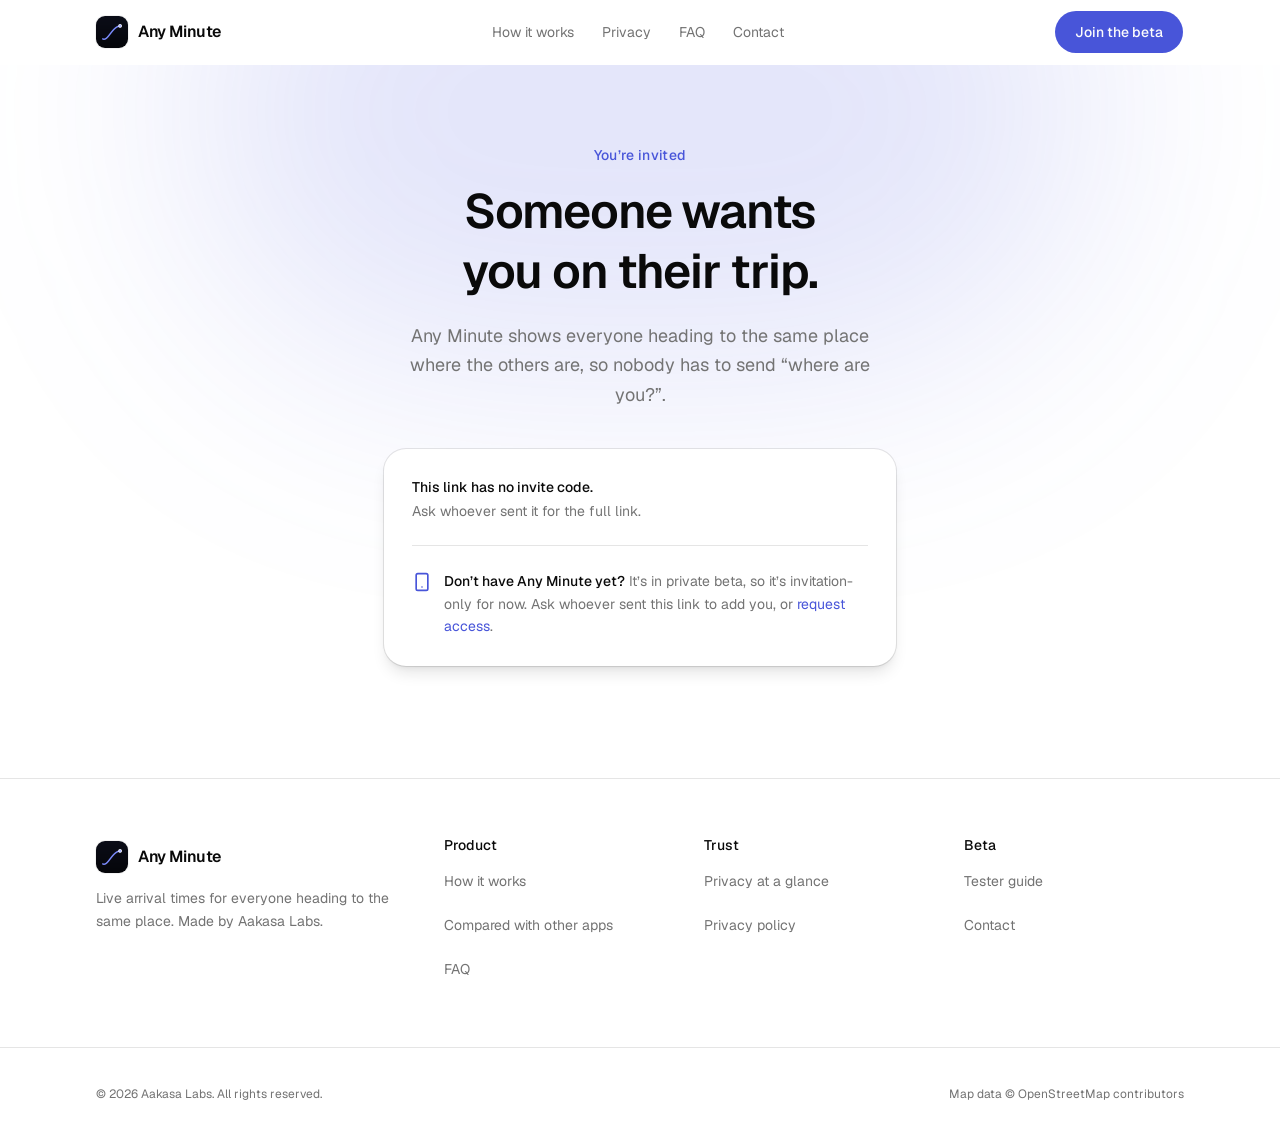
==== j/index.html @ 70836329 "Any Minute: the site (anyminute 2e8ba12)" ====
<!doctype html>
<html lang="en">
  <head>
    <meta charset="UTF-8" />
    <meta name="viewport" content="width=device-width, initial-scale=1.0" />
    <title>You’re invited to a trip · Any Minute</title>
    <meta name="description" content="See where everyone on the trip is, and when each of them will arrive." />
    <meta name="robots" content="noindex" />
    <meta property="og:site_name" content="Any Minute" />
    <meta property="og:type" content="website" />
    <meta property="og:title" content="You’re invited to a trip · Any Minute" />
    <meta property="og:description" content="See where everyone on the trip is, and when each of them will arrive." />
    <meta property="og:url" content="https://anyminute.app/j/" />
    <meta property="og:image" content="https://anyminute.app/img/og/invite.jpg" />
    <meta property="og:image:type" content="image/jpeg" />
    <meta property="og:image:width" content="1200" />
    <meta property="og:image:height" content="630" />
    <meta property="og:image:alt" content="An Any Minute trip invitation" />
    <meta name="twitter:card" content="summary_large_image" />
    <meta name="theme-color" content="#05060a" media="(prefers-color-scheme: dark)" />
    <meta name="theme-color" content="#ffffff" media="(prefers-color-scheme: light)" />
    <link rel="icon" type="image/png" href="/favicon.png" />
    <link rel="apple-touch-icon" href="/img/icon.png" />
    <script>
      (function () {
        var m = window.matchMedia('(prefers-color-scheme: dark)');
        var set = function () { document.documentElement.classList.toggle('dark', m.matches); };
        set(); m.addEventListener('change', set);
      })();
    </script>
    <script type="module" crossorigin src="/assets/entry-client-D9rXXCZN.js"></script>
    <link rel="stylesheet" crossorigin href="/assets/entry-client-DHRu9MT8.css">
  </head>
  <body data-page="join">
    <div id="root"><link rel="preload" as="image" href="/img/icon.png"/><div class="flex min-h-svh flex-col"><header class="sticky top-0 z-50 transition-colors duration-300 border-b border-transparent"><div class="mx-auto w-full max-w-6xl px-5 sm:px-6 lg:px-8 flex h-16 items-center justify-between"><a href="/" class="flex min-h-11 items-center gap-2.5 font-semibold tracking-tight"><img src="/img/icon.png" alt="" class="size-8 rounded-[9px] ring-1 ring-black/5 dark:ring-white/10"/><span>Any Minute</span></a><nav class="hidden items-center gap-1 md:flex"><a href="/#how" class="group flex h-11 items-center text-sm transition-colors hover:text-foreground text-muted-foreground"><span class="rounded-full px-3 py-1.5">How it works</span></a><a href="/#privacy" class="group flex h-11 items-center text-sm transition-colors hover:text-foreground text-muted-foreground"><span class="rounded-full px-3 py-1.5">Privacy</span></a><a href="/#faq" class="group flex h-11 items-center text-sm transition-colors hover:text-foreground text-muted-foreground"><span class="rounded-full px-3 py-1.5">FAQ</span></a><a href="/#contact" class="group flex h-11 items-center text-sm transition-colors hover:text-foreground text-muted-foreground"><span class="rounded-full px-3 py-1.5">Contact</span></a></nav><div class="flex items-center gap-2"><a href="/#contact" data-slot="button" data-variant="default" data-size="default" class="group/button shrink-0 items-center justify-center border border-transparent bg-clip-padding text-sm font-medium whitespace-nowrap transition-all outline-none select-none focus-visible:border-ring focus-visible:ring-3 focus-visible:ring-ring/50 active:not-aria-[haspopup]:translate-y-px disabled:pointer-events-none disabled:opacity-50 aria-invalid:border-destructive aria-invalid:ring-3 aria-invalid:ring-destructive/20 dark:aria-invalid:border-destructive/50 dark:aria-invalid:ring-destructive/40 [&amp;_svg]:pointer-events-none [&amp;_svg]:shrink-0 [&amp;_svg:not([class*=&#x27;size-&#x27;])]:size-4 bg-primary text-primary-foreground hover:bg-primary/80 gap-1.5 has-data-[icon=inline-end]:pr-2 has-data-[icon=inline-start]:pl-2 hidden h-11 rounded-full px-5 sm:inline-flex">Join the beta</a><button data-slot="button" data-variant="ghost" data-size="icon" class="group/button inline-flex shrink-0 items-center justify-center rounded-lg border border-transparent bg-clip-padding text-sm font-medium whitespace-nowrap transition-all outline-none select-none focus-visible:border-ring focus-visible:ring-3 focus-visible:ring-ring/50 active:not-aria-[haspopup]:translate-y-px disabled:pointer-events-none disabled:opacity-50 aria-invalid:border-destructive aria-invalid:ring-3 aria-invalid:ring-destructive/20 dark:aria-invalid:border-destructive/50 dark:aria-invalid:ring-destructive/40 [&amp;_svg]:pointer-events-none [&amp;_svg]:shrink-0 hover:bg-muted hover:text-foreground aria-expanded:bg-muted aria-expanded:text-foreground dark:hover:bg-muted/50 -mr-2.5 size-11 md:hidden [&amp;_svg:not([class*=&#x27;size-&#x27;])]:size-5" aria-label="Open menu" aria-expanded="false"><svg xmlns="http://www.w3.org/2000/svg" width="24" height="24" viewBox="0 0 24 24" fill="none" stroke="currentColor" stroke-width="2" stroke-linecap="round" stroke-linejoin="round" class="lucide lucide-menu" aria-hidden="true"><path d="M4 5h16"></path><path d="M4 12h16"></path><path d="M4 19h16"></path></svg></button></div></div></header><main class="flex-1"><section class="relative overflow-hidden"><div class="pointer-events-none absolute top-[-30%] left-1/2 -z-10 h-[520px] w-[900px] -translate-x-1/2 rounded-full bg-brand/15 blur-[120px]"></div><div class="mx-auto w-full px-10 sm:px-6 lg:px-8 max-w-xl pt-12 pb-16 text-center sm:pt-20 sm:pb-28"><p class="text-sm font-medium tracking-wide text-brand">You’re invited</p><h1 class="mt-3 text-[2rem] leading-tight font-semibold sm:mt-4 tracking-tight text-balance sm:text-5xl">Someone wants you on their trip.</h1><p class="mt-4 text-base leading-relaxed sm:mt-5 sm:text-lg text-muted-foreground">Any Minute shows everyone heading to the same place where the others are, so nobody has to send “where are you?”.</p><div data-slot="card" data-size="default" class="group/card flex flex-col gap-(--card-spacing) overflow-hidden bg-card text-sm text-card-foreground ring-1 ring-foreground/10 [--card-spacing:--spacing(4)] has-data-[slot=card-footer]:pb-0 has-[&gt;img:first-child]:pt-0 data-[size=sm]:[--card-spacing:--spacing(3)] data-[size=sm]:has-data-[slot=card-footer]:pb-0 *:[img:first-child]:rounded-t-xl *:[img:last-child]:rounded-b-xl -mx-5 sm:mx-0 mt-8 rounded-3xl py-0 text-left shadow-lg sm:mt-10"><div data-slot="card-content" class="space-y-5 p-5 sm:space-y-6 sm:p-7"><div><p class="font-medium">This link has no invite code.</p><p class="mt-1 text-sm text-muted-foreground">Ask whoever sent it for the full link.</p></div><div class="flex gap-3 border-t pt-5 sm:pt-6"><svg xmlns="http://www.w3.org/2000/svg" width="24" height="24" viewBox="0 0 24 24" fill="none" stroke="currentColor" stroke-width="2" stroke-linecap="round" stroke-linejoin="round" class="lucide lucide-smartphone mt-0.5 size-5 shrink-0 text-brand" aria-hidden="true"><rect width="14" height="20" x="5" y="2" rx="2" ry="2"></rect><path d="M12 18h.01"></path></svg><p class="text-sm leading-relaxed text-muted-foreground"><span class="font-medium text-foreground">Don’t have Any Minute yet?</span> It’s in private beta, so it’s invitation-only for now. Ask whoever sent this link to add you, or<!-- --> <a href="#contact" class="text-brand underline-offset-4 hover:underline">request access</a>.</p></div></div></div></div></section></main><footer class="border-t"><div class="mx-auto w-full max-w-6xl px-10 sm:px-6 lg:px-8 grid grid-cols-2 gap-x-6 gap-y-8 py-12 sm:grid-cols-3 sm:py-14 md:grid-cols-[1.4fr_1fr_1fr_1fr] md:gap-10"><div class="col-span-2 space-y-2 sm:col-span-3 md:col-span-1"><a href="/" class="flex min-h-11 items-center gap-2.5 font-semibold tracking-tight"><img src="/img/icon.png" alt="" class="size-8 rounded-[9px] ring-1 ring-black/5 dark:ring-white/10"/><span>Any Minute</span></a><p class="max-w-xs text-sm leading-relaxed text-muted-foreground">Live arrival times for everyone heading to the same place. Made by Aakasa Labs.</p></div><div class="space-y-1"><h3 class="text-sm font-medium">Product</h3><ul><li><a href="/#how" class="flex min-h-11 items-center text-sm text-muted-foreground transition-colors hover:text-foreground">How it works</a></li><li><a href="/compare.html" class="flex min-h-11 items-center text-sm text-muted-foreground transition-colors hover:text-foreground">Compared with other apps</a></li><li><a href="/#faq" class="flex min-h-11 items-center text-sm text-muted-foreground transition-colors hover:text-foreground">FAQ</a></li></ul></div><div class="space-y-1"><h3 class="text-sm font-medium">Trust</h3><ul><li><a href="/#privacy" class="flex min-h-11 items-center text-sm text-muted-foreground transition-colors hover:text-foreground">Privacy at a glance</a></li><li><a href="/privacy.html" class="flex min-h-11 items-center text-sm text-muted-foreground transition-colors hover:text-foreground">Privacy policy</a></li></ul></div><div class="space-y-1"><h3 class="text-sm font-medium">Beta</h3><ul><li><a href="/testing.html" class="flex min-h-11 items-center text-sm text-muted-foreground transition-colors hover:text-foreground">Tester guide</a></li><li><a href="/#contact" class="flex min-h-11 items-center text-sm text-muted-foreground transition-colors hover:text-foreground">Contact</a></li></ul></div></div><div class="border-t"><div class="mx-auto w-full max-w-6xl px-10 sm:px-6 lg:px-8 flex flex-col gap-2 py-6 text-xs text-muted-foreground sm:flex-row sm:items-center sm:justify-between"><span>© <!-- -->2026<!-- --> Aakasa Labs. All rights reserved.</span><a href="https://www.openstreetmap.org/copyright" class="inline-flex min-h-11 items-center hover:text-foreground">Map data © OpenStreetMap contributors</a></div></div></footer></div></div>
  </body>
</html>
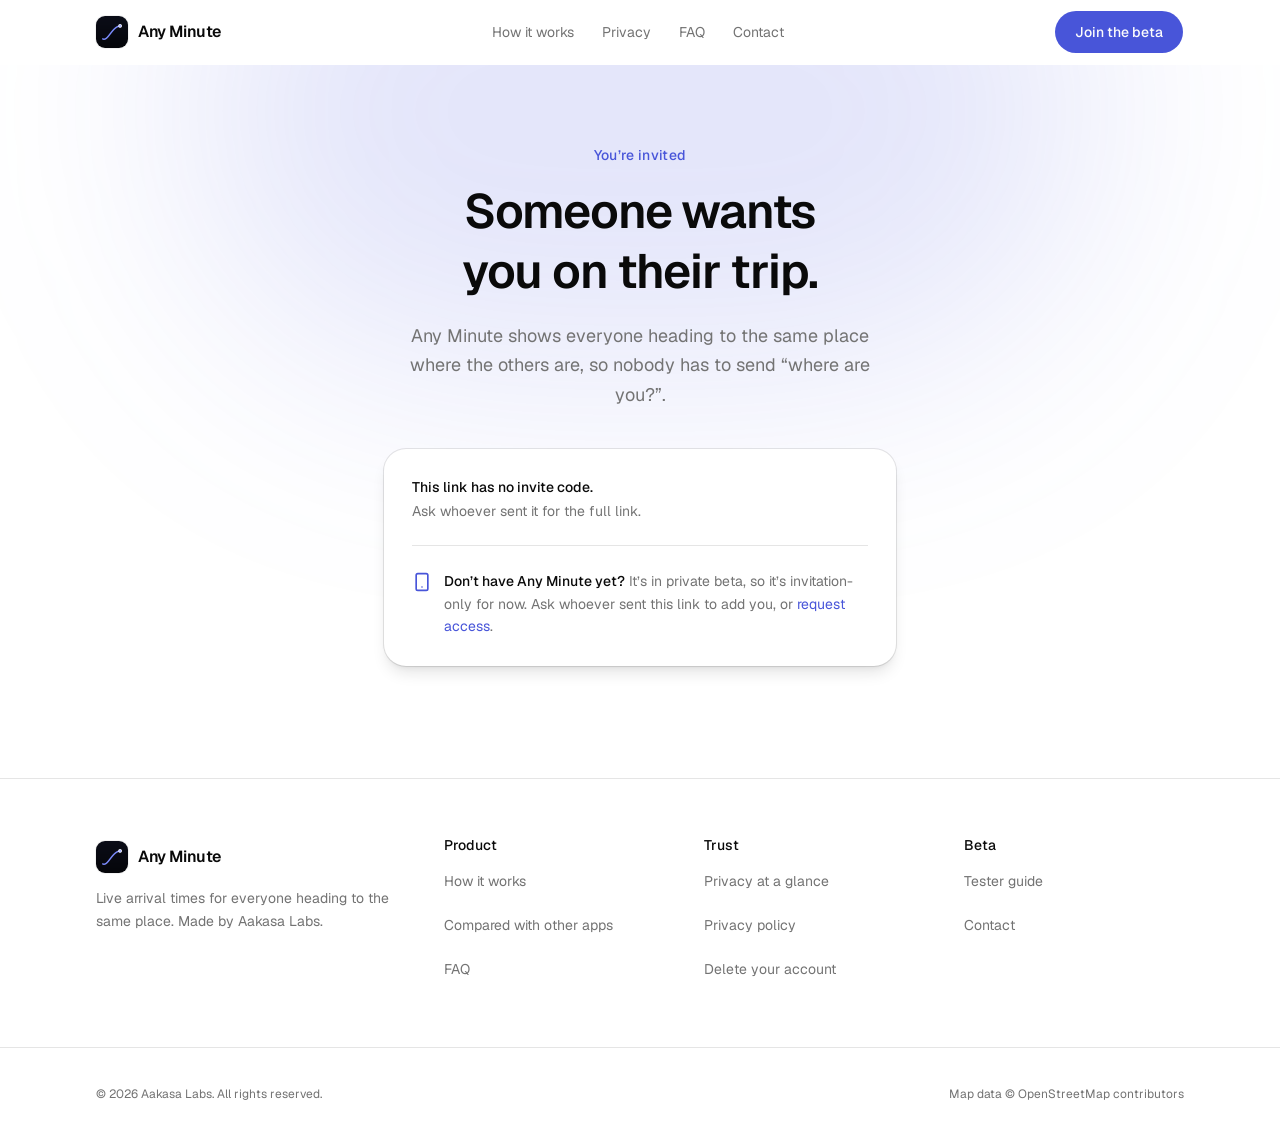
==== commit 14bc4e8a: "Any Minute: the site (anyminute be7f910)" ====
--- a/j/index.html
+++ b/j/index.html
@@ -28,10 +28,10 @@
         set(); m.addEventListener('change', set);
       })();
     </script>
-    <script type="module" crossorigin src="/assets/entry-client-D9rXXCZN.js"></script>
+    <script type="module" crossorigin src="/assets/entry-client-Bjkije4d.js"></script>
     <link rel="stylesheet" crossorigin href="/assets/entry-client-DHRu9MT8.css">
   </head>
   <body data-page="join">
-    <div id="root"><link rel="preload" as="image" href="/img/icon.png"/><div class="flex min-h-svh flex-col"><header class="sticky top-0 z-50 transition-colors duration-300 border-b border-transparent"><div class="mx-auto w-full max-w-6xl px-5 sm:px-6 lg:px-8 flex h-16 items-center justify-between"><a href="/" class="flex min-h-11 items-center gap-2.5 font-semibold tracking-tight"><img src="/img/icon.png" alt="" class="size-8 rounded-[9px] ring-1 ring-black/5 dark:ring-white/10"/><span>Any Minute</span></a><nav class="hidden items-center gap-1 md:flex"><a href="/#how" class="group flex h-11 items-center text-sm transition-colors hover:text-foreground text-muted-foreground"><span class="rounded-full px-3 py-1.5">How it works</span></a><a href="/#privacy" class="group flex h-11 items-center text-sm transition-colors hover:text-foreground text-muted-foreground"><span class="rounded-full px-3 py-1.5">Privacy</span></a><a href="/#faq" class="group flex h-11 items-center text-sm transition-colors hover:text-foreground text-muted-foreground"><span class="rounded-full px-3 py-1.5">FAQ</span></a><a href="/#contact" class="group flex h-11 items-center text-sm transition-colors hover:text-foreground text-muted-foreground"><span class="rounded-full px-3 py-1.5">Contact</span></a></nav><div class="flex items-center gap-2"><a href="/#contact" data-slot="button" data-variant="default" data-size="default" class="group/button shrink-0 items-center justify-center border border-transparent bg-clip-padding text-sm font-medium whitespace-nowrap transition-all outline-none select-none focus-visible:border-ring focus-visible:ring-3 focus-visible:ring-ring/50 active:not-aria-[haspopup]:translate-y-px disabled:pointer-events-none disabled:opacity-50 aria-invalid:border-destructive aria-invalid:ring-3 aria-invalid:ring-destructive/20 dark:aria-invalid:border-destructive/50 dark:aria-invalid:ring-destructive/40 [&amp;_svg]:pointer-events-none [&amp;_svg]:shrink-0 [&amp;_svg:not([class*=&#x27;size-&#x27;])]:size-4 bg-primary text-primary-foreground hover:bg-primary/80 gap-1.5 has-data-[icon=inline-end]:pr-2 has-data-[icon=inline-start]:pl-2 hidden h-11 rounded-full px-5 sm:inline-flex">Join the beta</a><button data-slot="button" data-variant="ghost" data-size="icon" class="group/button inline-flex shrink-0 items-center justify-center rounded-lg border border-transparent bg-clip-padding text-sm font-medium whitespace-nowrap transition-all outline-none select-none focus-visible:border-ring focus-visible:ring-3 focus-visible:ring-ring/50 active:not-aria-[haspopup]:translate-y-px disabled:pointer-events-none disabled:opacity-50 aria-invalid:border-destructive aria-invalid:ring-3 aria-invalid:ring-destructive/20 dark:aria-invalid:border-destructive/50 dark:aria-invalid:ring-destructive/40 [&amp;_svg]:pointer-events-none [&amp;_svg]:shrink-0 hover:bg-muted hover:text-foreground aria-expanded:bg-muted aria-expanded:text-foreground dark:hover:bg-muted/50 -mr-2.5 size-11 md:hidden [&amp;_svg:not([class*=&#x27;size-&#x27;])]:size-5" aria-label="Open menu" aria-expanded="false"><svg xmlns="http://www.w3.org/2000/svg" width="24" height="24" viewBox="0 0 24 24" fill="none" stroke="currentColor" stroke-width="2" stroke-linecap="round" stroke-linejoin="round" class="lucide lucide-menu" aria-hidden="true"><path d="M4 5h16"></path><path d="M4 12h16"></path><path d="M4 19h16"></path></svg></button></div></div></header><main class="flex-1"><section class="relative overflow-hidden"><div class="pointer-events-none absolute top-[-30%] left-1/2 -z-10 h-[520px] w-[900px] -translate-x-1/2 rounded-full bg-brand/15 blur-[120px]"></div><div class="mx-auto w-full px-10 sm:px-6 lg:px-8 max-w-xl pt-12 pb-16 text-center sm:pt-20 sm:pb-28"><p class="text-sm font-medium tracking-wide text-brand">You’re invited</p><h1 class="mt-3 text-[2rem] leading-tight font-semibold sm:mt-4 tracking-tight text-balance sm:text-5xl">Someone wants you on their trip.</h1><p class="mt-4 text-base leading-relaxed sm:mt-5 sm:text-lg text-muted-foreground">Any Minute shows everyone heading to the same place where the others are, so nobody has to send “where are you?”.</p><div data-slot="card" data-size="default" class="group/card flex flex-col gap-(--card-spacing) overflow-hidden bg-card text-sm text-card-foreground ring-1 ring-foreground/10 [--card-spacing:--spacing(4)] has-data-[slot=card-footer]:pb-0 has-[&gt;img:first-child]:pt-0 data-[size=sm]:[--card-spacing:--spacing(3)] data-[size=sm]:has-data-[slot=card-footer]:pb-0 *:[img:first-child]:rounded-t-xl *:[img:last-child]:rounded-b-xl -mx-5 sm:mx-0 mt-8 rounded-3xl py-0 text-left shadow-lg sm:mt-10"><div data-slot="card-content" class="space-y-5 p-5 sm:space-y-6 sm:p-7"><div><p class="font-medium">This link has no invite code.</p><p class="mt-1 text-sm text-muted-foreground">Ask whoever sent it for the full link.</p></div><div class="flex gap-3 border-t pt-5 sm:pt-6"><svg xmlns="http://www.w3.org/2000/svg" width="24" height="24" viewBox="0 0 24 24" fill="none" stroke="currentColor" stroke-width="2" stroke-linecap="round" stroke-linejoin="round" class="lucide lucide-smartphone mt-0.5 size-5 shrink-0 text-brand" aria-hidden="true"><rect width="14" height="20" x="5" y="2" rx="2" ry="2"></rect><path d="M12 18h.01"></path></svg><p class="text-sm leading-relaxed text-muted-foreground"><span class="font-medium text-foreground">Don’t have Any Minute yet?</span> It’s in private beta, so it’s invitation-only for now. Ask whoever sent this link to add you, or<!-- --> <a href="#contact" class="text-brand underline-offset-4 hover:underline">request access</a>.</p></div></div></div></div></section></main><footer class="border-t"><div class="mx-auto w-full max-w-6xl px-10 sm:px-6 lg:px-8 grid grid-cols-2 gap-x-6 gap-y-8 py-12 sm:grid-cols-3 sm:py-14 md:grid-cols-[1.4fr_1fr_1fr_1fr] md:gap-10"><div class="col-span-2 space-y-2 sm:col-span-3 md:col-span-1"><a href="/" class="flex min-h-11 items-center gap-2.5 font-semibold tracking-tight"><img src="/img/icon.png" alt="" class="size-8 rounded-[9px] ring-1 ring-black/5 dark:ring-white/10"/><span>Any Minute</span></a><p class="max-w-xs text-sm leading-relaxed text-muted-foreground">Live arrival times for everyone heading to the same place. Made by Aakasa Labs.</p></div><div class="space-y-1"><h3 class="text-sm font-medium">Product</h3><ul><li><a href="/#how" class="flex min-h-11 items-center text-sm text-muted-foreground transition-colors hover:text-foreground">How it works</a></li><li><a href="/compare.html" class="flex min-h-11 items-center text-sm text-muted-foreground transition-colors hover:text-foreground">Compared with other apps</a></li><li><a href="/#faq" class="flex min-h-11 items-center text-sm text-muted-foreground transition-colors hover:text-foreground">FAQ</a></li></ul></div><div class="space-y-1"><h3 class="text-sm font-medium">Trust</h3><ul><li><a href="/#privacy" class="flex min-h-11 items-center text-sm text-muted-foreground transition-colors hover:text-foreground">Privacy at a glance</a></li><li><a href="/privacy.html" class="flex min-h-11 items-center text-sm text-muted-foreground transition-colors hover:text-foreground">Privacy policy</a></li></ul></div><div class="space-y-1"><h3 class="text-sm font-medium">Beta</h3><ul><li><a href="/testing.html" class="flex min-h-11 items-center text-sm text-muted-foreground transition-colors hover:text-foreground">Tester guide</a></li><li><a href="/#contact" class="flex min-h-11 items-center text-sm text-muted-foreground transition-colors hover:text-foreground">Contact</a></li></ul></div></div><div class="border-t"><div class="mx-auto w-full max-w-6xl px-10 sm:px-6 lg:px-8 flex flex-col gap-2 py-6 text-xs text-muted-foreground sm:flex-row sm:items-center sm:justify-between"><span>© <!-- -->2026<!-- --> Aakasa Labs. All rights reserved.</span><a href="https://www.openstreetmap.org/copyright" class="inline-flex min-h-11 items-center hover:text-foreground">Map data © OpenStreetMap contributors</a></div></div></footer></div></div>
+    <div id="root"><link rel="preload" as="image" href="/img/icon.png"/><div class="flex min-h-svh flex-col"><header class="sticky top-0 z-50 transition-colors duration-300 border-b border-transparent"><div class="mx-auto w-full max-w-6xl px-5 sm:px-6 lg:px-8 flex h-16 items-center justify-between"><a href="/" class="flex min-h-11 items-center gap-2.5 font-semibold tracking-tight"><img src="/img/icon.png" alt="" class="size-8 rounded-[9px] ring-1 ring-black/5 dark:ring-white/10"/><span>Any Minute</span></a><nav class="hidden items-center gap-1 md:flex"><a href="/#how" class="group flex h-11 items-center text-sm transition-colors hover:text-foreground text-muted-foreground"><span class="rounded-full px-3 py-1.5">How it works</span></a><a href="/#privacy" class="group flex h-11 items-center text-sm transition-colors hover:text-foreground text-muted-foreground"><span class="rounded-full px-3 py-1.5">Privacy</span></a><a href="/#faq" class="group flex h-11 items-center text-sm transition-colors hover:text-foreground text-muted-foreground"><span class="rounded-full px-3 py-1.5">FAQ</span></a><a href="/#contact" class="group flex h-11 items-center text-sm transition-colors hover:text-foreground text-muted-foreground"><span class="rounded-full px-3 py-1.5">Contact</span></a></nav><div class="flex items-center gap-2"><a href="/#contact" data-slot="button" data-variant="default" data-size="default" class="group/button shrink-0 items-center justify-center border border-transparent bg-clip-padding text-sm font-medium whitespace-nowrap transition-all outline-none select-none focus-visible:border-ring focus-visible:ring-3 focus-visible:ring-ring/50 active:not-aria-[haspopup]:translate-y-px disabled:pointer-events-none disabled:opacity-50 aria-invalid:border-destructive aria-invalid:ring-3 aria-invalid:ring-destructive/20 dark:aria-invalid:border-destructive/50 dark:aria-invalid:ring-destructive/40 [&amp;_svg]:pointer-events-none [&amp;_svg]:shrink-0 [&amp;_svg:not([class*=&#x27;size-&#x27;])]:size-4 bg-primary text-primary-foreground hover:bg-primary/80 gap-1.5 has-data-[icon=inline-end]:pr-2 has-data-[icon=inline-start]:pl-2 hidden h-11 rounded-full px-5 sm:inline-flex">Join the beta</a><button data-slot="button" data-variant="ghost" data-size="icon" class="group/button inline-flex shrink-0 items-center justify-center rounded-lg border border-transparent bg-clip-padding text-sm font-medium whitespace-nowrap transition-all outline-none select-none focus-visible:border-ring focus-visible:ring-3 focus-visible:ring-ring/50 active:not-aria-[haspopup]:translate-y-px disabled:pointer-events-none disabled:opacity-50 aria-invalid:border-destructive aria-invalid:ring-3 aria-invalid:ring-destructive/20 dark:aria-invalid:border-destructive/50 dark:aria-invalid:ring-destructive/40 [&amp;_svg]:pointer-events-none [&amp;_svg]:shrink-0 hover:bg-muted hover:text-foreground aria-expanded:bg-muted aria-expanded:text-foreground dark:hover:bg-muted/50 -mr-2.5 size-11 md:hidden [&amp;_svg:not([class*=&#x27;size-&#x27;])]:size-5" aria-label="Open menu" aria-expanded="false"><svg xmlns="http://www.w3.org/2000/svg" width="24" height="24" viewBox="0 0 24 24" fill="none" stroke="currentColor" stroke-width="2" stroke-linecap="round" stroke-linejoin="round" class="lucide lucide-menu" aria-hidden="true"><path d="M4 5h16"></path><path d="M4 12h16"></path><path d="M4 19h16"></path></svg></button></div></div></header><main class="flex-1"><section class="relative overflow-hidden"><div class="pointer-events-none absolute top-[-30%] left-1/2 -z-10 h-[520px] w-[900px] -translate-x-1/2 rounded-full bg-brand/15 blur-[120px]"></div><div class="mx-auto w-full px-10 sm:px-6 lg:px-8 max-w-xl pt-12 pb-16 text-center sm:pt-20 sm:pb-28"><p class="text-sm font-medium tracking-wide text-brand">You’re invited</p><h1 class="mt-3 text-[2rem] leading-tight font-semibold sm:mt-4 tracking-tight text-balance sm:text-5xl">Someone wants you on their trip.</h1><p class="mt-4 text-base leading-relaxed sm:mt-5 sm:text-lg text-muted-foreground">Any Minute shows everyone heading to the same place where the others are, so nobody has to send “where are you?”.</p><div data-slot="card" data-size="default" class="group/card flex flex-col gap-(--card-spacing) overflow-hidden bg-card text-sm text-card-foreground ring-1 ring-foreground/10 [--card-spacing:--spacing(4)] has-data-[slot=card-footer]:pb-0 has-[&gt;img:first-child]:pt-0 data-[size=sm]:[--card-spacing:--spacing(3)] data-[size=sm]:has-data-[slot=card-footer]:pb-0 *:[img:first-child]:rounded-t-xl *:[img:last-child]:rounded-b-xl -mx-5 sm:mx-0 mt-8 rounded-3xl py-0 text-left shadow-lg sm:mt-10"><div data-slot="card-content" class="space-y-5 p-5 sm:space-y-6 sm:p-7"><div><p class="font-medium">This link has no invite code.</p><p class="mt-1 text-sm text-muted-foreground">Ask whoever sent it for the full link.</p></div><div class="flex gap-3 border-t pt-5 sm:pt-6"><svg xmlns="http://www.w3.org/2000/svg" width="24" height="24" viewBox="0 0 24 24" fill="none" stroke="currentColor" stroke-width="2" stroke-linecap="round" stroke-linejoin="round" class="lucide lucide-smartphone mt-0.5 size-5 shrink-0 text-brand" aria-hidden="true"><rect width="14" height="20" x="5" y="2" rx="2" ry="2"></rect><path d="M12 18h.01"></path></svg><p class="text-sm leading-relaxed text-muted-foreground"><span class="font-medium text-foreground">Don’t have Any Minute yet?</span> It’s in private beta, so it’s invitation-only for now. Ask whoever sent this link to add you, or<!-- --> <a href="#contact" class="text-brand underline-offset-4 hover:underline">request access</a>.</p></div></div></div></div></section></main><footer class="border-t"><div class="mx-auto w-full max-w-6xl px-10 sm:px-6 lg:px-8 grid grid-cols-2 gap-x-6 gap-y-8 py-12 sm:grid-cols-3 sm:py-14 md:grid-cols-[1.4fr_1fr_1fr_1fr] md:gap-10"><div class="col-span-2 space-y-2 sm:col-span-3 md:col-span-1"><a href="/" class="flex min-h-11 items-center gap-2.5 font-semibold tracking-tight"><img src="/img/icon.png" alt="" class="size-8 rounded-[9px] ring-1 ring-black/5 dark:ring-white/10"/><span>Any Minute</span></a><p class="max-w-xs text-sm leading-relaxed text-muted-foreground">Live arrival times for everyone heading to the same place. Made by Aakasa Labs.</p></div><div class="space-y-1"><h3 class="text-sm font-medium">Product</h3><ul><li><a href="/#how" class="flex min-h-11 items-center text-sm text-muted-foreground transition-colors hover:text-foreground">How it works</a></li><li><a href="/compare.html" class="flex min-h-11 items-center text-sm text-muted-foreground transition-colors hover:text-foreground">Compared with other apps</a></li><li><a href="/#faq" class="flex min-h-11 items-center text-sm text-muted-foreground transition-colors hover:text-foreground">FAQ</a></li></ul></div><div class="space-y-1"><h3 class="text-sm font-medium">Trust</h3><ul><li><a href="/#privacy" class="flex min-h-11 items-center text-sm text-muted-foreground transition-colors hover:text-foreground">Privacy at a glance</a></li><li><a href="/privacy.html" class="flex min-h-11 items-center text-sm text-muted-foreground transition-colors hover:text-foreground">Privacy policy</a></li><li><a href="/delete.html" class="flex min-h-11 items-center text-sm text-muted-foreground transition-colors hover:text-foreground">Delete your account</a></li></ul></div><div class="space-y-1"><h3 class="text-sm font-medium">Beta</h3><ul><li><a href="/testing.html" class="flex min-h-11 items-center text-sm text-muted-foreground transition-colors hover:text-foreground">Tester guide</a></li><li><a href="/#contact" class="flex min-h-11 items-center text-sm text-muted-foreground transition-colors hover:text-foreground">Contact</a></li></ul></div></div><div class="border-t"><div class="mx-auto w-full max-w-6xl px-10 sm:px-6 lg:px-8 flex flex-col gap-2 py-6 text-xs text-muted-foreground sm:flex-row sm:items-center sm:justify-between"><span>© <!-- -->2026<!-- --> Aakasa Labs. All rights reserved.</span><a href="https://www.openstreetmap.org/copyright" class="inline-flex min-h-11 items-center hover:text-foreground">Map data © OpenStreetMap contributors</a></div></div></footer></div></div>
   </body>
 </html>
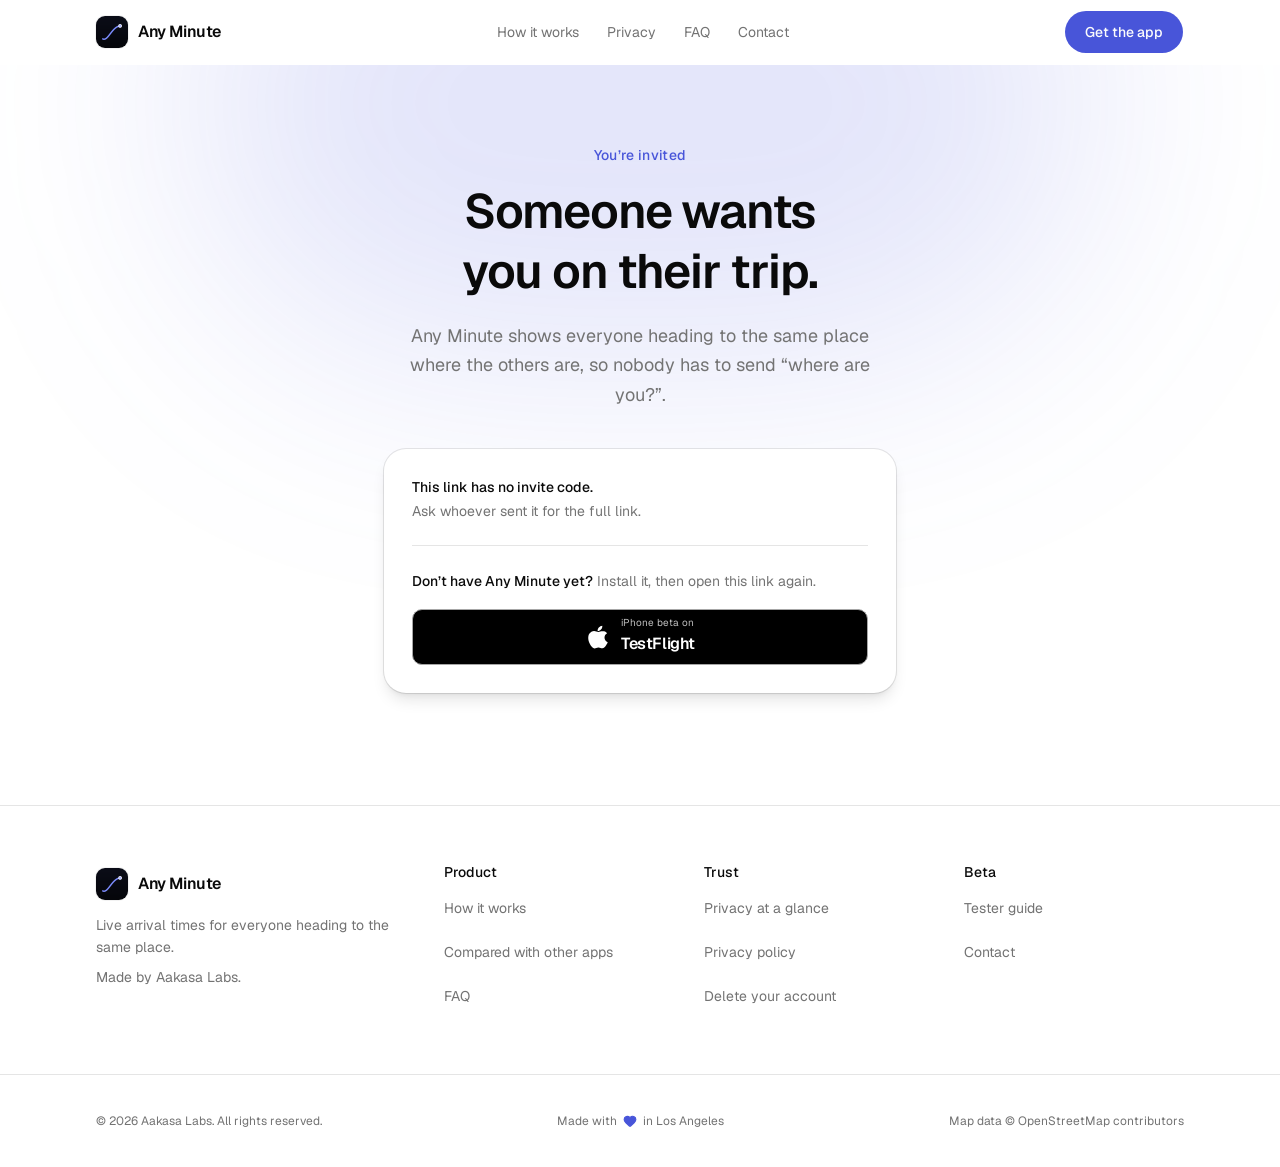
==== commit 9fc17139: "Any Minute: the site (anyminute d9d6d2a)" ====
--- a/j/index.html
+++ b/j/index.html
@@ -28,10 +28,10 @@
         set(); m.addEventListener('change', set);
       })();
     </script>
-    <script type="module" crossorigin src="/assets/entry-client-Bjkije4d.js"></script>
-    <link rel="stylesheet" crossorigin href="/assets/entry-client-DHRu9MT8.css">
+    <script type="module" crossorigin src="/assets/entry-client-CJf0UqTp.js"></script>
+    <link rel="stylesheet" crossorigin href="/assets/entry-client-ClM1xwQC.css">
   </head>
   <body data-page="join">
-    <div id="root"><link rel="preload" as="image" href="/img/icon.png"/><div class="flex min-h-svh flex-col"><header class="sticky top-0 z-50 transition-colors duration-300 border-b border-transparent"><div class="mx-auto w-full max-w-6xl px-5 sm:px-6 lg:px-8 flex h-16 items-center justify-between"><a href="/" class="flex min-h-11 items-center gap-2.5 font-semibold tracking-tight"><img src="/img/icon.png" alt="" class="size-8 rounded-[9px] ring-1 ring-black/5 dark:ring-white/10"/><span>Any Minute</span></a><nav class="hidden items-center gap-1 md:flex"><a href="/#how" class="group flex h-11 items-center text-sm transition-colors hover:text-foreground text-muted-foreground"><span class="rounded-full px-3 py-1.5">How it works</span></a><a href="/#privacy" class="group flex h-11 items-center text-sm transition-colors hover:text-foreground text-muted-foreground"><span class="rounded-full px-3 py-1.5">Privacy</span></a><a href="/#faq" class="group flex h-11 items-center text-sm transition-colors hover:text-foreground text-muted-foreground"><span class="rounded-full px-3 py-1.5">FAQ</span></a><a href="/#contact" class="group flex h-11 items-center text-sm transition-colors hover:text-foreground text-muted-foreground"><span class="rounded-full px-3 py-1.5">Contact</span></a></nav><div class="flex items-center gap-2"><a href="/#contact" data-slot="button" data-variant="default" data-size="default" class="group/button shrink-0 items-center justify-center border border-transparent bg-clip-padding text-sm font-medium whitespace-nowrap transition-all outline-none select-none focus-visible:border-ring focus-visible:ring-3 focus-visible:ring-ring/50 active:not-aria-[haspopup]:translate-y-px disabled:pointer-events-none disabled:opacity-50 aria-invalid:border-destructive aria-invalid:ring-3 aria-invalid:ring-destructive/20 dark:aria-invalid:border-destructive/50 dark:aria-invalid:ring-destructive/40 [&amp;_svg]:pointer-events-none [&amp;_svg]:shrink-0 [&amp;_svg:not([class*=&#x27;size-&#x27;])]:size-4 bg-primary text-primary-foreground hover:bg-primary/80 gap-1.5 has-data-[icon=inline-end]:pr-2 has-data-[icon=inline-start]:pl-2 hidden h-11 rounded-full px-5 sm:inline-flex">Join the beta</a><button data-slot="button" data-variant="ghost" data-size="icon" class="group/button inline-flex shrink-0 items-center justify-center rounded-lg border border-transparent bg-clip-padding text-sm font-medium whitespace-nowrap transition-all outline-none select-none focus-visible:border-ring focus-visible:ring-3 focus-visible:ring-ring/50 active:not-aria-[haspopup]:translate-y-px disabled:pointer-events-none disabled:opacity-50 aria-invalid:border-destructive aria-invalid:ring-3 aria-invalid:ring-destructive/20 dark:aria-invalid:border-destructive/50 dark:aria-invalid:ring-destructive/40 [&amp;_svg]:pointer-events-none [&amp;_svg]:shrink-0 hover:bg-muted hover:text-foreground aria-expanded:bg-muted aria-expanded:text-foreground dark:hover:bg-muted/50 -mr-2.5 size-11 md:hidden [&amp;_svg:not([class*=&#x27;size-&#x27;])]:size-5" aria-label="Open menu" aria-expanded="false"><svg xmlns="http://www.w3.org/2000/svg" width="24" height="24" viewBox="0 0 24 24" fill="none" stroke="currentColor" stroke-width="2" stroke-linecap="round" stroke-linejoin="round" class="lucide lucide-menu" aria-hidden="true"><path d="M4 5h16"></path><path d="M4 12h16"></path><path d="M4 19h16"></path></svg></button></div></div></header><main class="flex-1"><section class="relative overflow-hidden"><div class="pointer-events-none absolute top-[-30%] left-1/2 -z-10 h-[520px] w-[900px] -translate-x-1/2 rounded-full bg-brand/15 blur-[120px]"></div><div class="mx-auto w-full px-10 sm:px-6 lg:px-8 max-w-xl pt-12 pb-16 text-center sm:pt-20 sm:pb-28"><p class="text-sm font-medium tracking-wide text-brand">You’re invited</p><h1 class="mt-3 text-[2rem] leading-tight font-semibold sm:mt-4 tracking-tight text-balance sm:text-5xl">Someone wants you on their trip.</h1><p class="mt-4 text-base leading-relaxed sm:mt-5 sm:text-lg text-muted-foreground">Any Minute shows everyone heading to the same place where the others are, so nobody has to send “where are you?”.</p><div data-slot="card" data-size="default" class="group/card flex flex-col gap-(--card-spacing) overflow-hidden bg-card text-sm text-card-foreground ring-1 ring-foreground/10 [--card-spacing:--spacing(4)] has-data-[slot=card-footer]:pb-0 has-[&gt;img:first-child]:pt-0 data-[size=sm]:[--card-spacing:--spacing(3)] data-[size=sm]:has-data-[slot=card-footer]:pb-0 *:[img:first-child]:rounded-t-xl *:[img:last-child]:rounded-b-xl -mx-5 sm:mx-0 mt-8 rounded-3xl py-0 text-left shadow-lg sm:mt-10"><div data-slot="card-content" class="space-y-5 p-5 sm:space-y-6 sm:p-7"><div><p class="font-medium">This link has no invite code.</p><p class="mt-1 text-sm text-muted-foreground">Ask whoever sent it for the full link.</p></div><div class="flex gap-3 border-t pt-5 sm:pt-6"><svg xmlns="http://www.w3.org/2000/svg" width="24" height="24" viewBox="0 0 24 24" fill="none" stroke="currentColor" stroke-width="2" stroke-linecap="round" stroke-linejoin="round" class="lucide lucide-smartphone mt-0.5 size-5 shrink-0 text-brand" aria-hidden="true"><rect width="14" height="20" x="5" y="2" rx="2" ry="2"></rect><path d="M12 18h.01"></path></svg><p class="text-sm leading-relaxed text-muted-foreground"><span class="font-medium text-foreground">Don’t have Any Minute yet?</span> It’s in private beta, so it’s invitation-only for now. Ask whoever sent this link to add you, or<!-- --> <a href="#contact" class="text-brand underline-offset-4 hover:underline">request access</a>.</p></div></div></div></div></section></main><footer class="border-t"><div class="mx-auto w-full max-w-6xl px-10 sm:px-6 lg:px-8 grid grid-cols-2 gap-x-6 gap-y-8 py-12 sm:grid-cols-3 sm:py-14 md:grid-cols-[1.4fr_1fr_1fr_1fr] md:gap-10"><div class="col-span-2 space-y-2 sm:col-span-3 md:col-span-1"><a href="/" class="flex min-h-11 items-center gap-2.5 font-semibold tracking-tight"><img src="/img/icon.png" alt="" class="size-8 rounded-[9px] ring-1 ring-black/5 dark:ring-white/10"/><span>Any Minute</span></a><p class="max-w-xs text-sm leading-relaxed text-muted-foreground">Live arrival times for everyone heading to the same place. Made by Aakasa Labs.</p></div><div class="space-y-1"><h3 class="text-sm font-medium">Product</h3><ul><li><a href="/#how" class="flex min-h-11 items-center text-sm text-muted-foreground transition-colors hover:text-foreground">How it works</a></li><li><a href="/compare.html" class="flex min-h-11 items-center text-sm text-muted-foreground transition-colors hover:text-foreground">Compared with other apps</a></li><li><a href="/#faq" class="flex min-h-11 items-center text-sm text-muted-foreground transition-colors hover:text-foreground">FAQ</a></li></ul></div><div class="space-y-1"><h3 class="text-sm font-medium">Trust</h3><ul><li><a href="/#privacy" class="flex min-h-11 items-center text-sm text-muted-foreground transition-colors hover:text-foreground">Privacy at a glance</a></li><li><a href="/privacy.html" class="flex min-h-11 items-center text-sm text-muted-foreground transition-colors hover:text-foreground">Privacy policy</a></li><li><a href="/delete.html" class="flex min-h-11 items-center text-sm text-muted-foreground transition-colors hover:text-foreground">Delete your account</a></li></ul></div><div class="space-y-1"><h3 class="text-sm font-medium">Beta</h3><ul><li><a href="/testing.html" class="flex min-h-11 items-center text-sm text-muted-foreground transition-colors hover:text-foreground">Tester guide</a></li><li><a href="/#contact" class="flex min-h-11 items-center text-sm text-muted-foreground transition-colors hover:text-foreground">Contact</a></li></ul></div></div><div class="border-t"><div class="mx-auto w-full max-w-6xl px-10 sm:px-6 lg:px-8 flex flex-col gap-2 py-6 text-xs text-muted-foreground sm:flex-row sm:items-center sm:justify-between"><span>© <!-- -->2026<!-- --> Aakasa Labs. All rights reserved.</span><a href="https://www.openstreetmap.org/copyright" class="inline-flex min-h-11 items-center hover:text-foreground">Map data © OpenStreetMap contributors</a></div></div></footer></div></div>
+    <div id="root"><link rel="preload" as="image" href="/img/icon.png"/><div class="flex min-h-svh flex-col"><header class="sticky top-0 z-50 transition-colors duration-300 border-b border-transparent"><div class="mx-auto w-full max-w-6xl px-5 sm:px-6 lg:px-8 flex h-16 items-center justify-between"><a href="/" class="flex min-h-11 items-center gap-2.5 font-semibold tracking-tight"><img src="/img/icon.png" alt="" class="size-8 rounded-[9px] ring-1 ring-black/5 dark:ring-white/10"/><span>Any Minute</span></a><nav class="hidden items-center gap-1 md:flex"><a href="/#how" class="group flex h-11 items-center text-sm transition-colors hover:text-foreground text-muted-foreground"><span class="rounded-full px-3 py-1.5">How it works</span></a><a href="/#privacy" class="group flex h-11 items-center text-sm transition-colors hover:text-foreground text-muted-foreground"><span class="rounded-full px-3 py-1.5">Privacy</span></a><a href="/#faq" class="group flex h-11 items-center text-sm transition-colors hover:text-foreground text-muted-foreground"><span class="rounded-full px-3 py-1.5">FAQ</span></a><a href="/#contact" class="group flex h-11 items-center text-sm transition-colors hover:text-foreground text-muted-foreground"><span class="rounded-full px-3 py-1.5">Contact</span></a></nav><div class="flex items-center gap-2"><a href="/#get" data-slot="button" data-variant="default" data-size="default" class="group/button shrink-0 items-center justify-center border border-transparent bg-clip-padding text-sm font-medium whitespace-nowrap transition-all outline-none select-none focus-visible:border-ring focus-visible:ring-3 focus-visible:ring-ring/50 active:not-aria-[haspopup]:translate-y-px disabled:pointer-events-none disabled:opacity-50 aria-invalid:border-destructive aria-invalid:ring-3 aria-invalid:ring-destructive/20 dark:aria-invalid:border-destructive/50 dark:aria-invalid:ring-destructive/40 [&amp;_svg]:pointer-events-none [&amp;_svg]:shrink-0 [&amp;_svg:not([class*=&#x27;size-&#x27;])]:size-4 bg-primary text-primary-foreground hover:bg-primary/80 gap-1.5 has-data-[icon=inline-end]:pr-2 has-data-[icon=inline-start]:pl-2 hidden h-11 rounded-full px-5 sm:inline-flex">Get the app</a><button data-slot="button" data-variant="ghost" data-size="icon" class="group/button inline-flex shrink-0 items-center justify-center rounded-lg border border-transparent bg-clip-padding text-sm font-medium whitespace-nowrap transition-all outline-none select-none focus-visible:border-ring focus-visible:ring-3 focus-visible:ring-ring/50 active:not-aria-[haspopup]:translate-y-px disabled:pointer-events-none disabled:opacity-50 aria-invalid:border-destructive aria-invalid:ring-3 aria-invalid:ring-destructive/20 dark:aria-invalid:border-destructive/50 dark:aria-invalid:ring-destructive/40 [&amp;_svg]:pointer-events-none [&amp;_svg]:shrink-0 hover:bg-muted hover:text-foreground aria-expanded:bg-muted aria-expanded:text-foreground dark:hover:bg-muted/50 -mr-2.5 size-11 md:hidden [&amp;_svg:not([class*=&#x27;size-&#x27;])]:size-5" aria-label="Open menu" aria-expanded="false"><svg xmlns="http://www.w3.org/2000/svg" width="24" height="24" viewBox="0 0 24 24" fill="none" stroke="currentColor" stroke-width="2" stroke-linecap="round" stroke-linejoin="round" class="lucide lucide-menu" aria-hidden="true"><path d="M4 5h16"></path><path d="M4 12h16"></path><path d="M4 19h16"></path></svg></button></div></div></header><main class="flex-1"><section class="relative overflow-hidden"><div class="pointer-events-none absolute top-[-30%] left-1/2 -z-10 h-[520px] w-[900px] -translate-x-1/2 rounded-full bg-brand/15 blur-[120px]"></div><div class="mx-auto w-full px-10 sm:px-6 lg:px-8 max-w-xl pt-12 pb-16 text-center sm:pt-20 sm:pb-28"><p class="text-sm font-medium tracking-wide text-brand">You’re invited</p><h1 class="mt-3 text-[2rem] leading-tight font-semibold sm:mt-4 tracking-tight text-balance sm:text-5xl">Someone wants you on their trip.</h1><p class="mt-4 text-base leading-relaxed sm:mt-5 sm:text-lg text-muted-foreground">Any Minute shows everyone heading to the same place where the others are, so nobody has to send “where are you?”.</p><div data-slot="card" data-size="default" class="group/card flex flex-col gap-(--card-spacing) overflow-hidden bg-card text-sm text-card-foreground ring-1 ring-foreground/10 [--card-spacing:--spacing(4)] has-data-[slot=card-footer]:pb-0 has-[&gt;img:first-child]:pt-0 data-[size=sm]:[--card-spacing:--spacing(3)] data-[size=sm]:has-data-[slot=card-footer]:pb-0 *:[img:first-child]:rounded-t-xl *:[img:last-child]:rounded-b-xl -mx-5 sm:mx-0 mt-8 rounded-3xl py-0 text-left shadow-lg sm:mt-10"><div data-slot="card-content" class="space-y-5 p-5 sm:space-y-6 sm:p-7"><div><p class="font-medium">This link has no invite code.</p><p class="mt-1 text-sm text-muted-foreground">Ask whoever sent it for the full link.</p></div><div class="space-y-4 border-t pt-5 sm:pt-6"><p class="text-sm leading-relaxed text-muted-foreground"><span class="font-medium text-foreground">Don’t have Any Minute yet?</span> Install it, then open this link again.</p><div class="grid w-full scroll-mt-28 gap-3 max-w-none"><a href="https://testflight.apple.com/join/w2HuhNth" class="flex h-14 items-center justify-center gap-2 rounded-lg border border-[#a6a6a6] bg-black px-2 text-white transition-opacity hover:opacity-85 sm:gap-2.5"><span aria-hidden="true" class="inline-block shrink-0 [&amp;&gt;svg]:block [&amp;&gt;svg]:h-full [&amp;&gt;svg]:w-full [&amp;&gt;svg]:fill-current" style="width:26px;height:26px;color:currentColor"><svg xmlns="http://www.w3.org/2000/svg" viewBox="0 0 512 512" class="ionicon"><path d="M349.13 136.86c-40.32 0-57.36 19.24-85.44 19.24-28.79 0-50.75-19.1-85.69-19.1-34.2 0-70.67 20.88-93.83 56.45-32.52 50.16-27 144.63 25.67 225.11 18.84 28.81 44 61.12 77 61.47h.6c28.68 0 37.2-18.78 76.67-19h.6c38.88 0 46.68 18.89 75.24 18.89h.6c33-.35 59.51-36.15 78.35-64.85 13.56-20.64 18.6-31 29-54.35-76.19-28.92-88.43-136.93-13.08-178.34-23-28.8-55.32-45.48-85.79-45.48Z"/><path d="M340.25 32c-24 1.63-52 16.91-68.4 36.86-14.88 18.08-27.12 44.9-22.32 70.91h1.92c25.56 0 51.72-15.39 67-35.11 14.72-18.77 25.88-45.37 21.8-72.66"/></svg></span><span class="text-left leading-none"><span class="block text-[0.625rem] whitespace-nowrap opacity-75">iPhone beta on</span><span class="mt-1 block text-base font-semibold tracking-tight whitespace-nowrap">TestFlight</span></span></a></div></div></div></div></div></section></main><footer class="border-t"><div class="mx-auto w-full max-w-6xl px-10 sm:px-6 lg:px-8 grid grid-cols-2 gap-x-6 gap-y-8 py-12 sm:grid-cols-3 sm:py-14 md:grid-cols-[1.4fr_1fr_1fr_1fr] md:gap-10"><div class="col-span-2 space-y-2 sm:col-span-3 md:col-span-1"><a href="/" class="flex min-h-11 items-center gap-2.5 font-semibold tracking-tight"><img src="/img/icon.png" alt="" class="size-8 rounded-[9px] ring-1 ring-black/5 dark:ring-white/10"/><span>Any Minute</span></a><p class="max-w-xs text-sm leading-relaxed text-muted-foreground">Live arrival times for everyone heading to the same place.</p><p class="text-sm text-muted-foreground">Made by Aakasa Labs.</p></div><div class="space-y-1"><h3 class="text-sm font-medium">Product</h3><ul><li><a href="/#how" class="flex min-h-11 items-center text-sm text-muted-foreground transition-colors hover:text-foreground">How it works</a></li><li><a href="/compare.html" class="flex min-h-11 items-center text-sm text-muted-foreground transition-colors hover:text-foreground">Compared with other apps</a></li><li><a href="/#faq" class="flex min-h-11 items-center text-sm text-muted-foreground transition-colors hover:text-foreground">FAQ</a></li></ul></div><div class="space-y-1"><h3 class="text-sm font-medium">Trust</h3><ul><li><a href="/#privacy" class="flex min-h-11 items-center text-sm text-muted-foreground transition-colors hover:text-foreground">Privacy at a glance</a></li><li><a href="/privacy.html" class="flex min-h-11 items-center text-sm text-muted-foreground transition-colors hover:text-foreground">Privacy policy</a></li><li><a href="/delete.html" class="flex min-h-11 items-center text-sm text-muted-foreground transition-colors hover:text-foreground">Delete your account</a></li></ul></div><div class="space-y-1"><h3 class="text-sm font-medium">Beta</h3><ul><li><a href="/testing.html" class="flex min-h-11 items-center text-sm text-muted-foreground transition-colors hover:text-foreground">Tester guide</a></li><li><a href="/#contact" class="flex min-h-11 items-center text-sm text-muted-foreground transition-colors hover:text-foreground">Contact</a></li></ul></div></div><div class="border-t"><div class="mx-auto w-full max-w-6xl px-10 sm:px-6 lg:px-8 grid gap-2 py-6 text-xs text-muted-foreground sm:grid-cols-[1fr_auto_1fr] sm:items-center sm:gap-6"><span>© <!-- -->2026<!-- --> Aakasa Labs. All rights reserved.</span><span class="inline-flex items-center gap-1.5 sm:justify-self-center">Made with <svg xmlns="http://www.w3.org/2000/svg" width="24" height="24" viewBox="0 0 24 24" fill="none" stroke="currentColor" stroke-width="2" stroke-linecap="round" stroke-linejoin="round" class="lucide lucide-heart size-3.5 fill-brand text-brand" aria-hidden="true"><path d="M2 9.5a5.5 5.5 0 0 1 9.591-3.676.56.56 0 0 0 .818 0A5.49 5.49 0 0 1 22 9.5c0 2.29-1.5 4-3 5.5l-5.492 5.313a2 2 0 0 1-3 .019L5 15c-1.5-1.5-3-3.2-3-5.5"></path></svg><span class="sr-only">love</span> in Los Angeles</span><a href="https://www.openstreetmap.org/copyright" class="inline-flex min-h-11 items-center hover:text-foreground sm:justify-self-end">Map data © OpenStreetMap contributors</a></div></div></footer></div></div>
   </body>
 </html>
